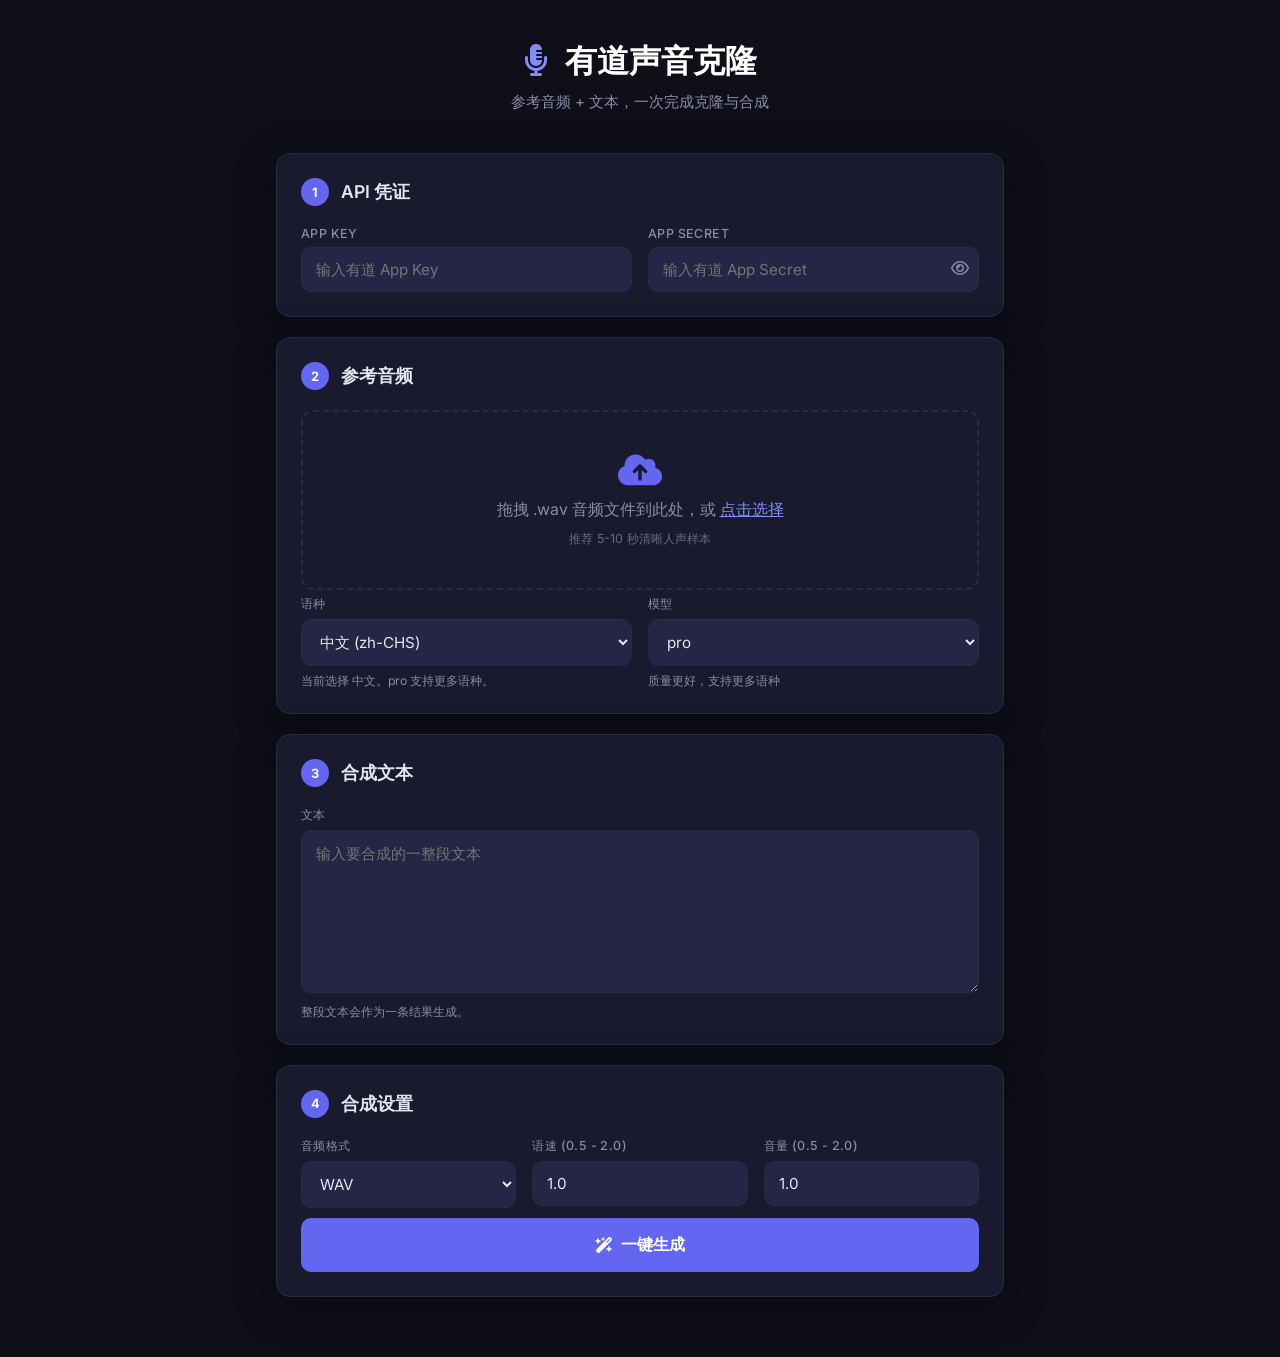
==== backend/frontend_build/index.html @ 2171cd19 "Fix async compose deployment and progress flow" ====
<!DOCTYPE html>
<html lang="zh-CN">
<head>
  <meta charset="UTF-8">
  <meta name="viewport" content="width=device-width, initial-scale=1.0">
  <title>有道声音克隆 · 一键合成</title>
  <link href="https://fonts.googleapis.com/css2?family=Inter:wght@400;500;600;700&display=swap" rel="stylesheet">
  <link rel="stylesheet" href="https://cdnjs.cloudflare.com/ajax/libs/font-awesome/6.4.0/css/all.min.css">
  <link rel="stylesheet" href="styles.css">
</head>
<body>

  <div class="container">
    <header>
      <h1><i class="fa-solid fa-microphone-lines"></i> 有道声音克隆</h1>
      <p class="subtitle">参考音频 + 文本，一次完成克隆与合成</p>
    </header>

    <!-- Step 1: Credentials -->
    <section class="card">
      <div class="card-header">
        <span class="step-badge">1</span>
        <h2>API 凭证</h2>
      </div>
      <div class="form-row">
        <div class="form-group">
          <label>App Key</label>
          <input type="text" id="appKey" placeholder="输入有道 App Key">
        </div>
        <div class="form-group">
          <label>App Secret</label>
          <input type="password" id="appSecret" placeholder="输入有道 App Secret">
          <button type="button" class="toggle-pw" onclick="toggleSecret()">
            <i class="fa-regular fa-eye" id="eye-icon"></i>
          </button>
        </div>
      </div>
    </section>

    <!-- Step 2: Reference Audio -->
    <section class="card">
      <div class="card-header">
        <span class="step-badge">2</span>
        <h2>参考音频</h2>
      </div>
      <div class="upload-zone" id="audio-dropzone">
        <i class="fa-solid fa-cloud-arrow-up"></i>
        <p>拖拽 .wav 音频文件到此处，或 <span class="link" onclick="document.getElementById('audioFile').click()">点击选择</span></p>
        <input type="file" id="audioFile" accept=".wav,audio/wav" hidden>
        <p class="hint">推荐 5-10 秒清晰人声样本</p>
      </div>
      <div id="audio-preview" class="file-preview hidden">
        <div class="file-info">
          <i class="fa-solid fa-file-audio file-icon"></i>
          <span id="audio-filename" class="filename"></span>
          <button class="btn-icon" onclick="clearAudio()" title="移除"><i class="fa-solid fa-xmark"></i></button>
        </div>
      </div>
      <div id="audio-status" class="field-hint"></div>
      <div class="form-row settings">
        <div class="form-group">
          <label>语种</label>
          <select id="language-select"></select>
          <div class="field-hint" id="language-hint"></div>
        </div>
        <div class="form-group">
          <label>模型</label>
          <select id="model-select">
            <option value="lite">lite</option>
            <option value="pro">pro</option>
          </select>
          <div class="field-hint" id="model-hint"></div>
        </div>
      </div>
    </section>

    <!-- Step 3: Text -->
    <section class="card">
      <div class="card-header">
        <span class="step-badge">3</span>
        <h2>合成文本</h2>
      </div>
      <div class="form-group">
        <label>文本</label>
        <textarea id="composeText" class="input-area" rows="6" placeholder="输入要合成的一整段文本"></textarea>
        <div class="field-hint">整段文本会作为一条结果生成。</div>
      </div>
    </section>

    <!-- Step 4: Settings & Run -->
    <section class="card">
      <div class="card-header">
        <span class="step-badge">4</span>
        <h2>合成设置</h2>
      </div>
      <div class="form-row settings">
        <div class="form-group">
          <label>音频格式</label>
          <select id="format"><option value="wav">WAV</option><option value="mp3">MP3</option></select>
        </div>
        <div class="form-group">
          <label>语速 (0.5 - 2.0)</label>
          <input type="number" id="speed" min="0.5" max="2.0" step="0.1" value="1.0">
        </div>
        <div class="form-group">
          <label>音量 (0.5 - 2.0)</label>
          <input type="number" id="volume" min="0.5" max="2.0" step="0.1" value="1.0">
        </div>
      </div>
      <button class="btn btn-primary btn-large" id="btn-synthesize" onclick="startSynthesis()">
        <i class="fa-solid fa-wand-magic-sparkles"></i> 一键生成
      </button>
    </section>

    <section class="card hidden" id="progress-card" aria-live="polite">
      <div class="card-header">
        <h2><i class="fa-solid fa-bars-progress"></i> 处理进度</h2>
        <span id="progress-percent" class="progress-percent">0%</span>
      </div>
      <ol class="progress-steps" id="progress-steps">
        <li data-stage="received"><span class="progress-dot">1</span><span><strong>参考音频已接收</strong><small>等待开始</small></span></li>
        <li data-stage="cloning"><span class="progress-dot">2</span><span><strong>克隆中</strong><small>正在创建音色</small></span></li>
        <li data-stage="clone_complete"><span class="progress-dot">3</span><span><strong>克隆完成</strong><small>音色已准备好</small></span></li>
        <li data-stage="synthesizing"><span class="progress-dot">4</span><span><strong>合成中</strong><small>正在生成音频</small></span></li>
        <li data-stage="completed"><span class="progress-dot">5</span><span><strong>合成完成</strong><small>可以播放和下载</small></span></li>
      </ol>
      <p id="progress-message" class="progress-info">等待开始</p>
    </section>

    <!-- Step 5: Results -->
    <section class="card hidden" id="results-card">
      <div class="card-header">
        <h2><i class="fa-solid fa-music"></i> 合成结果</h2>
      </div>
      <div id="results-list" class="results-list"></div>
    </section>

  </div>

  <script src="transport.js?v=20260903-3"></script>
  <script src="app.js?v=20260903-3"></script>
</body>
</html>
---- backend/frontend_build/styles.css ----
:root {
  --bg: #0f0f1a;
  --card-bg: #1a1a2e;
  --card-bg-light: #252545;
  --text: #e6e6f0;
  --text-muted: #8b8ba7;
  --accent: #6366f1;
  --accent-hover: #4f46e5;
  --accent-light: #818cf8;
  --border: #2a2a45;
  --success: #22c55e;
  --error: #ef4444;
  --radius: 14px;
  --shadow: 0 10px 40px rgba(0,0,0,0.4);
}

* { margin: 0; padding: 0; box-sizing: border-box; font-family: 'Inter', -apple-system, sans-serif; }

html, body { background: var(--bg); color: var(--text); min-height: 100%; }

.container { max-width: 760px; margin: 0 auto; padding: 40px 16px; }

header { text-align: center; margin-bottom: 40px; }
header h1 { font-size: 2rem; font-weight: 700; color: #fff; margin-bottom: 8px; }
header h1 i { color: var(--accent-light); margin-right: 10px; }
.subtitle { color: var(--text-muted); font-size: 0.95rem; }

.card {
  background: var(--card-bg);
  border: 1px solid var(--border);
  border-radius: var(--radius);
  padding: 24px;
  margin-bottom: 20px;
  box-shadow: var(--shadow);
}

.card-header { display: flex; align-items: center; gap: 12px; margin-bottom: 20px; flex-wrap: wrap; }
.card-header h2 { font-size: 1.1rem; font-weight: 600; flex: 1; }

.step-badge {
  width: 28px; height: 28px;
  background: var(--accent);
  color: #fff;
  border-radius: 50%;
  display: flex; align-items: center; justify-content: center;
  font-size: 0.8rem; font-weight: 700;
}

.form-row { display: flex; gap: 16px; flex-wrap: wrap; }
.form-row.settings .form-group { flex: 1; min-width: 140px; }
.form-group { flex: 1; min-width: 200px; position: relative; }
label { display: block; font-size: 0.78rem; color: var(--text-muted); margin-bottom: 6px; font-weight: 500; text-transform: uppercase; letter-spacing: 0.4px; }
input[type="text"], input[type="password"], input[type="number"], select {
  width: 100%;
  padding: 12px 14px;
  background: var(--card-bg-light);
  border: 1px solid var(--border);
  border-radius: 10px;
  color: var(--text);
  font-size: 0.95rem;
  outline: none;
  transition: border-color 0.2s;
}
input:focus, select:focus { border-color: var(--accent); }
.input-area {
  width: 100%;
  padding: 12px 14px;
  background: var(--card-bg-light);
  border: 1px solid var(--border);
  border-radius: 10px;
  color: var(--text);
  font-size: 0.95rem;
  line-height: 1.5;
  outline: none;
  resize: vertical;
  min-height: 120px;
}
.input-area:focus { border-color: var(--accent); }
.toggle-pw { position: absolute; right: 10px; top: 32px; background: none; border: none; color: var(--text-muted); cursor: pointer; font-size: 1rem; }

.upload-zone {
  border: 2px dashed var(--border);
  border-radius: 12px;
  padding: 40px 20px;
  text-align: center;
  color: var(--text-muted);
  transition: all 0.2s;
  cursor: pointer;
}
.upload-zone:hover, .upload-zone.dragover { border-color: var(--accent); color: var(--text); background: rgba(99,102,241,0.06); }
.upload-zone i { font-size: 2.2rem; margin-bottom: 12px; display: block; color: var(--accent); }
.upload-zone .link { color: var(--accent-light); text-decoration: underline; cursor: pointer; }
.hint { font-size: 0.78rem; margin-top: 10px; opacity: 0.7; }

.file-preview { margin-top: 16px; }
.file-info {
  display: flex; align-items: center; gap: 12px;
  background: var(--card-bg-light);
  border: 1px solid var(--border);
  border-radius: 10px;
  padding: 14px 16px;
  margin-bottom: 12px;
}
.file-icon { color: var(--accent); font-size: 1.3rem; }
.filename { flex: 1; font-size: 0.9rem; }
.btn-icon { background: none; border: none; color: var(--text-muted); cursor: pointer; font-size: 1.1rem; }

.btn {
  display: inline-flex; align-items: center; gap: 8px;
  padding: 10px 20px;
  border: none; border-radius: 10px;
  font-size: 0.9rem; font-weight: 600;
  cursor: pointer; transition: all 0.2s;
}
.btn-primary { background: var(--accent); color: #fff; }
.btn-primary:hover { background: var(--accent-hover); }
.btn-outline { background: transparent; color: var(--text); border: 1px solid var(--border); }
.btn-outline:hover { border-color: var(--accent); color: var(--accent-light); }
.btn-large { width: 100%; justify-content: center; padding: 16px; font-size: 1rem; margin-top: 10px; }
.btn-small { padding: 8px 14px; font-size: 0.82rem; }
.btn:disabled { opacity: 0.5; cursor: not-allowed; }

.actions { margin-top: 12px; }

.tab-switch { display: flex; gap: 4px; background: var(--card-bg-light); border-radius: 10px; padding: 4px; }
.tab-btn {
  flex: 1;
  padding: 8px 16px;
  border: none; border-radius: 8px;
  background: transparent; color: var(--text-muted);
  font-size: 0.85rem; font-weight: 500;
  cursor: pointer; transition: all 0.2s;
}
.tab-btn.active { background: var(--accent); color: #fff; }
.tab-panel { margin-top: 16px; }

.result-tag {
  display: inline-flex; align-items: center; gap: 8px;
  background: rgba(34,197,94,0.1); color: var(--success);
  border: 1px solid rgba(34,197,94,0.3);
  padding: 10px 16px; border-radius: 10px;
  font-size: 0.85rem; margin-top: 12px;
}

.preview-table-wrapper { margin-top: 16px; max-height: 300px; overflow-y: auto; }
.preview-table { width: 100%; border-collapse: collapse; font-size: 0.85rem; }
.preview-table th, .preview-table td { padding: 10px 12px; text-align: left; border-bottom: 1px solid var(--border); }
.preview-table th { color: var(--text-muted); font-weight: 500; font-size: 0.78rem; text-transform: uppercase; }
.field-hint { margin-top: 6px; font-size: 0.76rem; color: var(--text-muted); line-height: 1.4; }

.manual-row { display: flex; gap: 10px; margin-bottom: 10px; }
.input-text { flex: 1; padding: 10px 14px; background: var(--card-bg-light); border: 1px solid var(--border); border-radius: 10px; color: var(--text); font-size: 0.9rem; outline: none; }
.input-text:focus { border-color: var(--accent); }
.input-emotion { width: 110px; padding: 10px; background: var(--card-bg-light); border: 1px solid var(--border); border-radius: 10px; color: var(--text); font-size: 0.85rem; }

.results-list { display: flex; flex-direction: column; gap: 8px; }
.empty-state { color: var(--text-muted); font-size: 0.9rem; padding: 10px 2px; }
.result-item {
  display: flex; align-items: center; gap: 12px; flex-wrap: wrap;
  background: var(--card-bg-light);
  border: 1px solid var(--border);
  border-radius: 10px;
  padding: 12px 16px;
}
.result-item .idx { color: var(--text-muted); font-size: 0.8rem; min-width: 32px; }
.result-item .text { flex: 1 1 220px; font-size: 0.85rem; white-space: nowrap; overflow: hidden; text-overflow: ellipsis; }
.result-item .lang { color: var(--accent-light); font-size: 0.8rem; background: rgba(99,102,241,0.12); padding: 3px 10px; border-radius: 6px; }
.result-item .emot { color: var(--accent-light); font-size: 0.8rem; background: rgba(99,102,241,0.12); padding: 3px 10px; border-radius: 6px; }
.result-item .status { font-size: 0.78rem; }
.result-item .status.ok { color: var(--success); }
.result-item audio { height: 32px; width: 240px; }
.result-item a { color: var(--accent-light); font-size: 0.8rem; }

.progress-percent { color: var(--accent-light); font-size: 0.85rem; font-weight: 600; }
.progress-steps {
  display: grid;
  grid-template-columns: repeat(5, minmax(0, 1fr));
  gap: 8px;
  list-style: none;
  margin: 4px 0 18px;
}
.progress-steps li {
  min-width: 0;
  display: flex;
  flex-direction: column;
  gap: 8px;
  color: var(--text-muted);
  font-size: 0.78rem;
  opacity: 0.72;
}
.progress-steps li > span:last-child { display: flex; flex-direction: column; gap: 3px; }
.progress-steps strong { color: inherit; font-size: 0.8rem; font-weight: 600; }
.progress-steps small { color: var(--text-muted); line-height: 1.35; }
.progress-dot {
  width: 28px; height: 28px;
  display: inline-flex; align-items: center; justify-content: center;
  border: 1px solid var(--border);
  border-radius: 50%;
  color: var(--text-muted);
  font-weight: 600;
}
.progress-steps li.active { color: var(--accent-light); opacity: 1; }
.progress-steps li.active .progress-dot { border-color: var(--accent); background: var(--accent); color: #fff; }
.progress-steps li.done { color: var(--success); opacity: 1; }
.progress-steps li.done .progress-dot { border-color: var(--success); color: var(--success); }
.progress-steps li.failed { color: var(--error); opacity: 1; }
.progress-steps li.failed .progress-dot { border-color: var(--error); color: var(--error); }

.hidden { display: none !important; }

.overlay {
  position: fixed; inset: 0;
  background: rgba(15,15,26,0.9);
  backdrop-filter: blur(6px);
  z-index: 1000;
  display: flex; align-items: center; justify-content: center;
}
.overlay-content { text-align: center; }
.spinner {
  width: 50px; height: 50px;
  border: 4px solid var(--border);
  border-top-color: var(--accent);
  border-radius: 50%;
  animation: spin 1s linear infinite;
  margin: 0 auto 24px;
}
@keyframes spin { to { transform: rotate(360deg); } }
.overlay-text { font-size: 1.1rem; font-weight: 600; color: #fff; margin-bottom: 12px; }
.progress-info { color: var(--text-muted); font-size: 0.9rem; }

.msg { padding: 10px 14px; border-radius: 10px; font-size: 0.85rem; margin-bottom: 12px; }
.msg.error { background: rgba(239,68,68,0.1); color: var(--error); border: 1px solid rgba(239,68,68,0.3); }
.msg.success { background: rgba(34,197,94,0.1); color: var(--success); border: 1px solid rgba(34,197,94,0.3); }

/* Backend bar */
.api-bar {
  display: flex;
  align-items: center;
  gap: 10px;
  background: var(--card-bg);
  border: 1px solid var(--border);
  border-radius: var(--radius);
  padding: 12px 18px;
  margin-bottom: 16px;
  font-size: 0.85rem;
  flex-wrap: wrap;
}
.proxy-label { color: var(--text-muted); font-weight: 500; }
.api-bar input {
  flex: 1 1 320px;
  background: var(--card-bg-light);
  border: 1px solid var(--border);
  color: var(--text);
  padding: 8px 10px;
  border-radius: 8px;
  font-size: 0.85rem;
}
.proxy-hint { color: var(--text-muted); font-size: 0.78rem; }

/* Deploy note */
.card-muted { opacity: 0.85; border-style: dashed; }
.deploy-text { color: var(--text-muted); font-size: 0.85rem; line-height: 1.6; margin-bottom: 14px; }
.deploy-btns { display: flex; gap: 10px; flex-wrap: wrap; }
.deploy-btns a { text-decoration: none; }

@media (max-width: 620px) {
  .container { padding: 24px 12px; }
  .card { padding: 18px; }
  .progress-steps { grid-template-columns: 1fr; gap: 12px; }
  .progress-steps li { flex-direction: row; align-items: flex-start; }
  .result-item audio { width: 100%; }
}
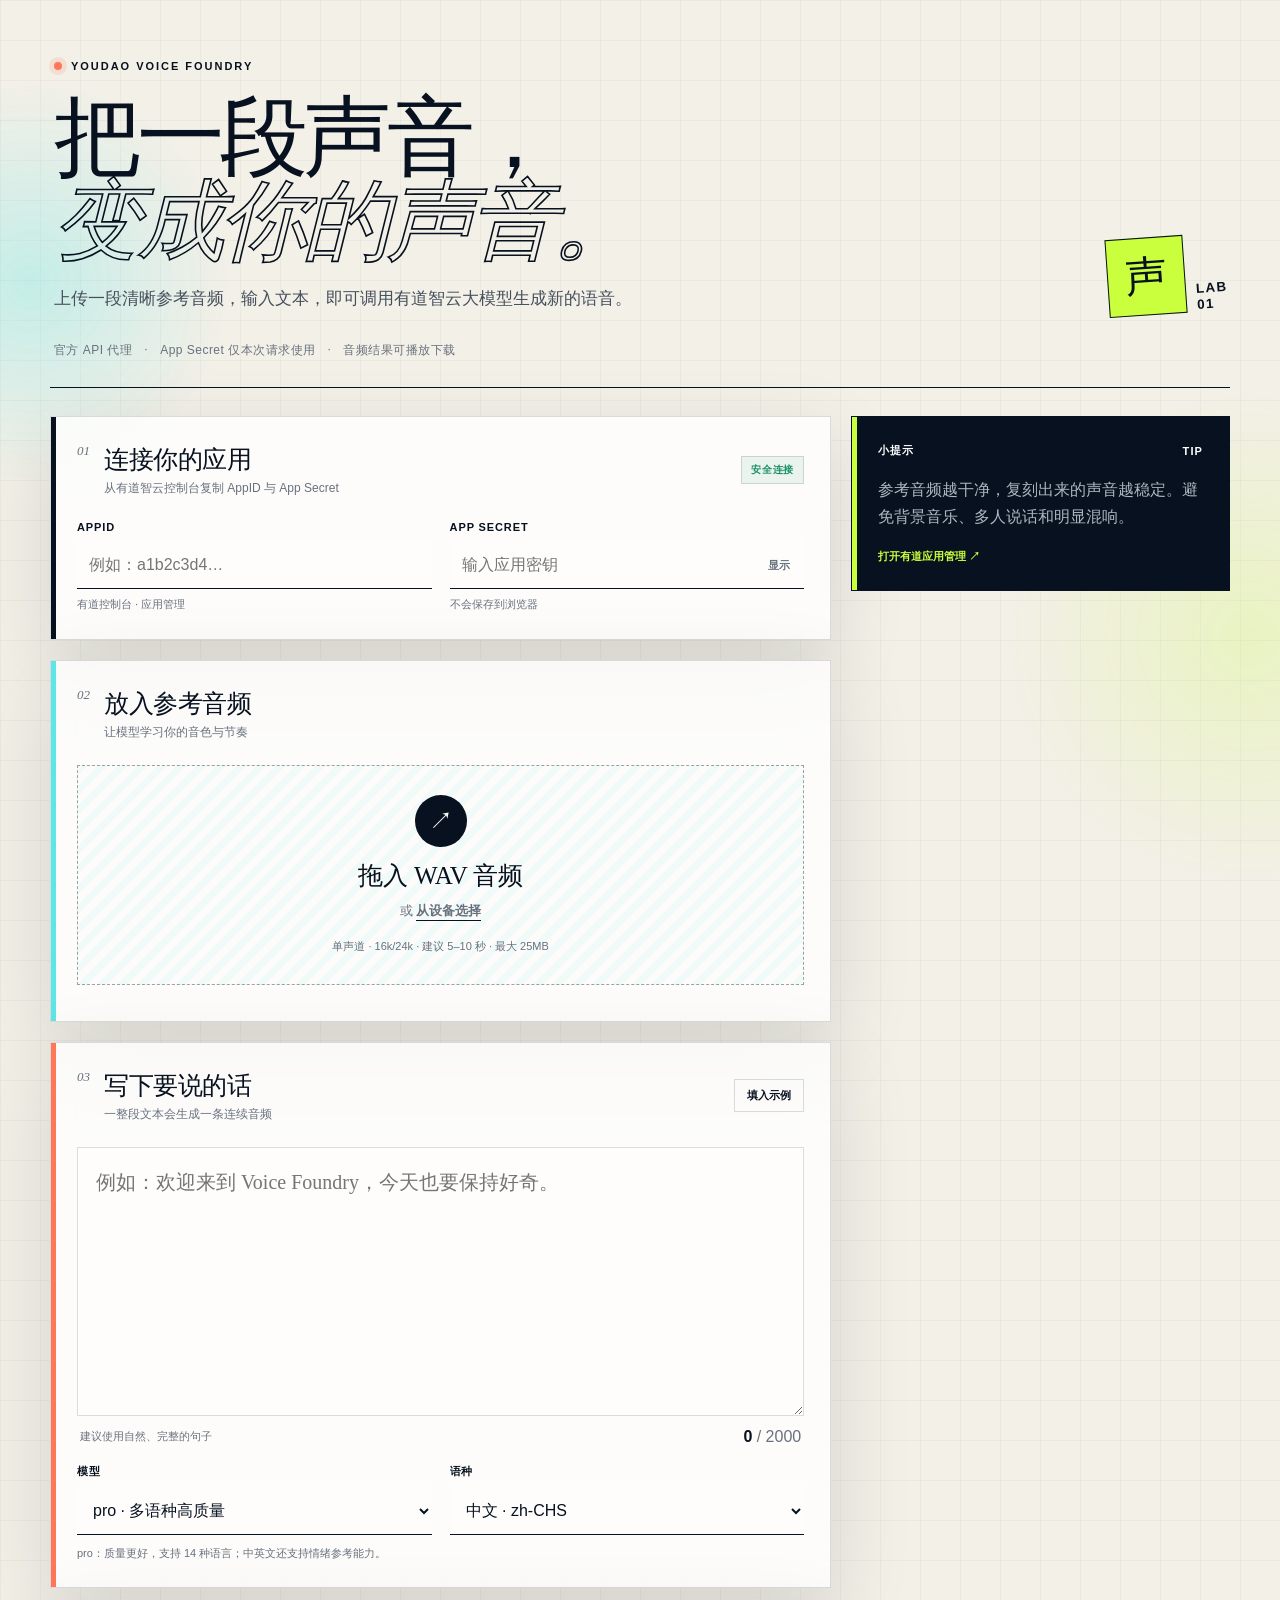
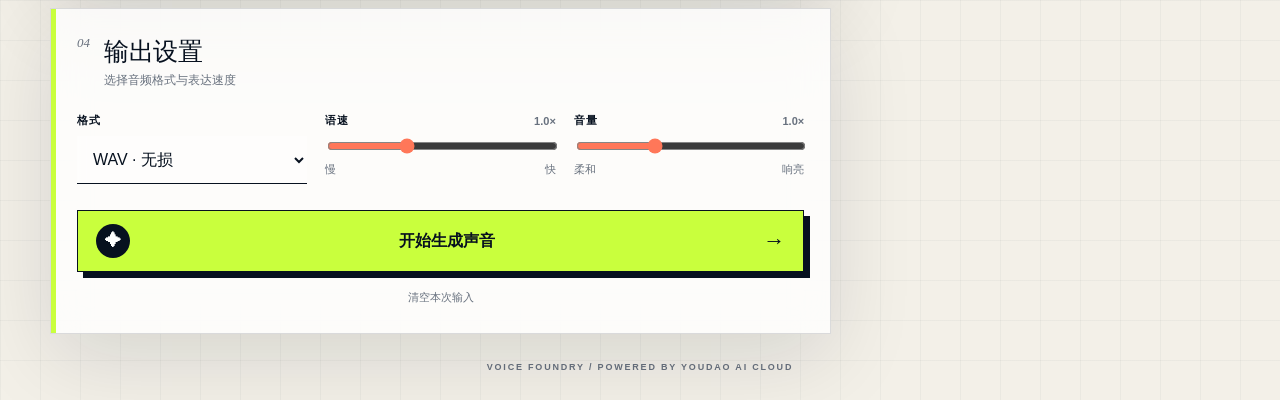
==== commit 88dd7b65: "feat: rebuild youdao voice clone workspace" ====
--- a/backend/frontend_build/index.html
+++ b/backend/frontend_build/index.html
@@ -1,143 +1,99 @@
-<!DOCTYPE html>
+<!doctype html>
 <html lang="zh-CN">
 <head>
   <meta charset="UTF-8">
-  <meta name="viewport" content="width=device-width, initial-scale=1.0">
-  <title>有道声音克隆 · 一键合成</title>
-  <link href="https://fonts.googleapis.com/css2?family=Inter:wght@400;500;600;700&display=swap" rel="stylesheet">
-  <link rel="stylesheet" href="https://cdnjs.cloudflare.com/ajax/libs/font-awesome/6.4.0/css/all.min.css">
+  <meta name="viewport" content="width=device-width, initial-scale=1">
+  <meta name="theme-color" content="#07111f">
+  <title>Voice Foundry · 有道声音复刻</title>
   <link rel="stylesheet" href="styles.css">
 </head>
 <body>
-
-  <div class="container">
-    <header>
-      <h1><i class="fa-solid fa-microphone-lines"></i> 有道声音克隆</h1>
-      <p class="subtitle">参考音频 + 文本，一次完成克隆与合成</p>
+  <div class="ambient ambient-one"></div>
+  <div class="ambient ambient-two"></div>
+  <main class="shell">
+    <header class="masthead">
+      <div class="eyebrow"><span class="pulse"></span> YOUDAO VOICE FOUNDRY</div>
+      <div class="masthead-row">
+        <div>
+          <h1>把一段声音，<em>变成你的声音。</em></h1>
+          <p class="lede">上传一段清晰参考音频，输入文本，即可调用有道智云大模型生成新的语音。</p>
+        </div>
+        <div class="header-mark" aria-hidden="true"><span>声</span><small>LAB<br>01</small></div>
+      </div>
+      <div class="trust-line"><span>官方 API 代理</span><span>·</span><span>App Secret 仅本次请求使用</span><span>·</span><span>音频结果可播放下载</span></div>
     </header>
 
-    <!-- Step 1: Credentials -->
-    <section class="card">
-      <div class="card-header">
-        <span class="step-badge">1</span>
-        <h2>API 凭证</h2>
+    <div id="message-region" aria-live="polite"></div>
+
+    <section class="workspace-grid">
+      <div class="main-column">
+        <section class="panel panel-credentials">
+          <div class="panel-heading"><span class="index">01</span><div><h2>连接你的应用</h2><p>从有道智云控制台复制 AppID 与 App Secret</p></div><span class="secure-pill">安全连接</span></div>
+          <div class="field-grid two">
+            <label class="field"><span>AppID</span><input id="appKey" type="text" autocomplete="off" placeholder="例如：a1b2c3d4…"><small>有道控制台 · 应用管理</small></label>
+            <label class="field"><span>App Secret</span><div class="secret-input"><input id="appSecret" type="password" autocomplete="new-password" placeholder="输入应用密钥"><button id="toggle-secret" type="button" aria-label="显示或隐藏密钥">显示</button></div><small>不会保存到浏览器</small></label>
+          </div>
+        </section>
+
+        <section class="panel panel-reference">
+          <div class="panel-heading"><span class="index">02</span><div><h2>放入参考音频</h2><p>让模型学习你的音色与节奏</p></div></div>
+          <div id="audio-dropzone" class="dropzone" tabindex="0" role="button" aria-label="上传参考音频">
+            <div class="drop-icon">↗</div><strong>拖入 WAV 音频</strong><span>或 <button id="choose-audio" type="button" class="text-button">从设备选择</button></span>
+            <input id="audioFile" type="file" accept=".wav,audio/wav" hidden>
+            <small>单声道 · 16k/24k · 建议 5–10 秒 · 最大 25MB</small>
+          </div>
+          <div id="audio-preview" class="audio-preview hidden"><div class="audio-meta"><span class="audio-badge">WAV</span><div><strong id="audio-filename">—</strong><small id="audio-details">参考音频已就绪</small></div><button id="clear-audio" class="icon-button" type="button" aria-label="移除音频">×</button></div><audio id="reference-player" controls></audio></div>
+          <p id="audio-status" class="field-note"></p>
+        </section>
+
+        <section class="panel panel-script">
+          <div class="panel-heading"><span class="index">03</span><div><h2>写下要说的话</h2><p>一整段文本会生成一条连续音频</p></div><button id="sample-text" type="button" class="ghost-button">填入示例</button></div>
+          <label class="field"><span class="sr-only">合成文本</span><textarea id="composeText" rows="7" maxlength="2000" placeholder="例如：欢迎来到 Voice Foundry，今天也要保持好奇。"></textarea><div class="textarea-footer"><small>建议使用自然、完整的句子</small><span><b id="char-count">0</b> / 2000</span></div></label>
+          <div class="field-grid two settings-grid">
+            <label class="field"><span>模型</span><select id="model-select"><option value="pro">pro · 多语种高质量</option><option value="lite">lite · 中文/英文更快</option></select></label>
+            <label class="field"><span>语种</span><select id="language-select"></select></label>
+          </div>
+          <p id="model-hint" class="field-note"></p>
+        </section>
+
+        <section class="panel panel-output">
+          <div class="panel-heading"><span class="index">04</span><div><h2>输出设置</h2><p>选择音频格式与表达速度</p></div></div>
+          <div class="field-grid three">
+            <label class="field"><span>格式</span><select id="format"><option value="wav">WAV · 无损</option><option value="mp3">MP3 · 轻量</option></select></label>
+            <label class="field"><span>语速 <i id="speed-value">1.0×</i></span><input id="speed" type="range" min="0.5" max="2" step="0.1" value="1"><div class="range-labels"><small>慢</small><small>快</small></div></label>
+            <label class="field"><span>音量 <i id="volume-value">1.0×</i></span><input id="volume" type="range" min="0.5" max="2" step="0.1" value="1"><div class="range-labels"><small>柔和</small><small>响亮</small></div></label>
+          </div>
+          <button id="btn-synthesize" class="primary-button" type="button"><span class="button-icon">✦</span><span>开始生成声音</span><span class="button-arrow">→</span></button>
+          <button id="reset-form" class="reset-button" type="button">清空本次输入</button>
+        </section>
       </div>
-      <div class="form-row">
-        <div class="form-group">
-          <label>App Key</label>
-          <input type="text" id="appKey" placeholder="输入有道 App Key">
-        </div>
-        <div class="form-group">
-          <label>App Secret</label>
-          <input type="password" id="appSecret" placeholder="输入有道 App Secret">
-          <button type="button" class="toggle-pw" onclick="toggleSecret()">
-            <i class="fa-regular fa-eye" id="eye-icon"></i>
-          </button>
-        </div>
-      </div>
+
+      <aside class="side-column">
+        <section id="progress-card" class="panel progress-panel hidden" aria-live="polite">
+          <div class="side-heading"><span>实时状态</span><strong id="progress-percent">0%</strong></div>
+          <div class="progress-track"><span id="progress-bar"></span></div>
+          <ol id="progress-steps" class="progress-list">
+            <li data-stage="received"><span>01</span><div><b>任务已接收</b><small>等待处理</small></div></li>
+            <li data-stage="cloning"><span>02</span><div><b>复刻参考音色</b><small>建立你的 voiceId</small></div></li>
+            <li data-stage="clone_complete"><span>03</span><div><b>音色准备完成</b><small>开始提交文本</small></div></li>
+            <li data-stage="synthesizing"><span>04</span><div><b>生成音频</b><small>等待有道返回结果</small></div></li>
+            <li data-stage="completed"><span>05</span><div><b>可以试听</b><small>播放或下载文件</small></div></li>
+          </ol>
+          <p id="progress-message" class="progress-message">准备开始</p>
+        </section>
+
+        <section id="results-card" class="panel results-panel hidden">
+          <div class="side-heading"><span>生成结果</span><span class="result-dot">● 已完成</span></div>
+          <div id="result-meta" class="result-meta"></div>
+          <div id="results-list" class="results-list"></div>
+        </section>
+
+        <section class="panel guide-panel"><div class="side-heading"><span>小提示</span><span>TIP</span></div><p>参考音频越干净，复刻出来的声音越稳定。避免背景音乐、多人说话和明显混响。</p><a href="https://ai.youdao.com/appmgr.s" target="_blank" rel="noreferrer">打开有道应用管理 ↗</a></section>
+      </aside>
     </section>
-
-    <!-- Step 2: Reference Audio -->
-    <section class="card">
-      <div class="card-header">
-        <span class="step-badge">2</span>
-        <h2>参考音频</h2>
-      </div>
-      <div class="upload-zone" id="audio-dropzone">
-        <i class="fa-solid fa-cloud-arrow-up"></i>
-        <p>拖拽 .wav 音频文件到此处，或 <span class="link" onclick="document.getElementById('audioFile').click()">点击选择</span></p>
-        <input type="file" id="audioFile" accept=".wav,audio/wav" hidden>
-        <p class="hint">推荐 5-10 秒清晰人声样本</p>
-      </div>
-      <div id="audio-preview" class="file-preview hidden">
-        <div class="file-info">
-          <i class="fa-solid fa-file-audio file-icon"></i>
-          <span id="audio-filename" class="filename"></span>
-          <button class="btn-icon" onclick="clearAudio()" title="移除"><i class="fa-solid fa-xmark"></i></button>
-        </div>
-      </div>
-      <div id="audio-status" class="field-hint"></div>
-      <div class="form-row settings">
-        <div class="form-group">
-          <label>语种</label>
-          <select id="language-select"></select>
-          <div class="field-hint" id="language-hint"></div>
-        </div>
-        <div class="form-group">
-          <label>模型</label>
-          <select id="model-select">
-            <option value="lite">lite</option>
-            <option value="pro">pro</option>
-          </select>
-          <div class="field-hint" id="model-hint"></div>
-        </div>
-      </div>
-    </section>
-
-    <!-- Step 3: Text -->
-    <section class="card">
-      <div class="card-header">
-        <span class="step-badge">3</span>
-        <h2>合成文本</h2>
-      </div>
-      <div class="form-group">
-        <label>文本</label>
-        <textarea id="composeText" class="input-area" rows="6" placeholder="输入要合成的一整段文本"></textarea>
-        <div class="field-hint">整段文本会作为一条结果生成。</div>
-      </div>
-    </section>
-
-    <!-- Step 4: Settings & Run -->
-    <section class="card">
-      <div class="card-header">
-        <span class="step-badge">4</span>
-        <h2>合成设置</h2>
-      </div>
-      <div class="form-row settings">
-        <div class="form-group">
-          <label>音频格式</label>
-          <select id="format"><option value="wav">WAV</option><option value="mp3">MP3</option></select>
-        </div>
-        <div class="form-group">
-          <label>语速 (0.5 - 2.0)</label>
-          <input type="number" id="speed" min="0.5" max="2.0" step="0.1" value="1.0">
-        </div>
-        <div class="form-group">
-          <label>音量 (0.5 - 2.0)</label>
-          <input type="number" id="volume" min="0.5" max="2.0" step="0.1" value="1.0">
-        </div>
-      </div>
-      <button class="btn btn-primary btn-large" id="btn-synthesize" onclick="startSynthesis()">
-        <i class="fa-solid fa-wand-magic-sparkles"></i> 一键生成
-      </button>
-    </section>
-
-    <section class="card hidden" id="progress-card" aria-live="polite">
-      <div class="card-header">
-        <h2><i class="fa-solid fa-bars-progress"></i> 处理进度</h2>
-        <span id="progress-percent" class="progress-percent">0%</span>
-      </div>
-      <ol class="progress-steps" id="progress-steps">
-        <li data-stage="received"><span class="progress-dot">1</span><span><strong>参考音频已接收</strong><small>等待开始</small></span></li>
-        <li data-stage="cloning"><span class="progress-dot">2</span><span><strong>克隆中</strong><small>正在创建音色</small></span></li>
-        <li data-stage="clone_complete"><span class="progress-dot">3</span><span><strong>克隆完成</strong><small>音色已准备好</small></span></li>
-        <li data-stage="synthesizing"><span class="progress-dot">4</span><span><strong>合成中</strong><small>正在生成音频</small></span></li>
-        <li data-stage="completed"><span class="progress-dot">5</span><span><strong>合成完成</strong><small>可以播放和下载</small></span></li>
-      </ol>
-      <p id="progress-message" class="progress-info">等待开始</p>
-    </section>
-
-    <!-- Step 5: Results -->
-    <section class="card hidden" id="results-card">
-      <div class="card-header">
-        <h2><i class="fa-solid fa-music"></i> 合成结果</h2>
-      </div>
-      <div id="results-list" class="results-list"></div>
-    </section>
-
-  </div>
-
-  <script src="transport.js?v=20260903-3"></script>
-  <script src="app.js?v=20260903-3"></script>
+    <footer>VOICE FOUNDRY / POWERED BY YOUDAO AI CLOUD</footer>
+  </main>
+  <script src="transport.js?v=20260909-1"></script>
+  <script src="app.js?v=20260909-1"></script>
 </body>
 </html>
--- a/backend/frontend_build/styles.css
+++ b/backend/frontend_build/styles.css
@@ -1,272 +1,176 @@
 :root {
-  --bg: #0f0f1a;
-  --card-bg: #1a1a2e;
-  --card-bg-light: #252545;
-  --text: #e6e6f0;
-  --text-muted: #8b8ba7;
-  --accent: #6366f1;
-  --accent-hover: #4f46e5;
-  --accent-light: #818cf8;
-  --border: #2a2a45;
-  --success: #22c55e;
-  --error: #ef4444;
-  --radius: 14px;
-  --shadow: 0 10px 40px rgba(0,0,0,0.4);
+  --ink: #07111f;
+  --paper: #f3f0e8;
+  --panel: rgba(255,255,255,.78);
+  --line: rgba(7,17,31,.14);
+  --muted: #68717e;
+  --acid: #c9ff3d;
+  --cyan: #5be7e7;
+  --orange: #ff7759;
+  --success: #1b8f65;
+  --danger: #c43e3e;
+  --shadow: 0 24px 80px rgba(7,17,31,.12);
 }
 
-* { margin: 0; padding: 0; box-sizing: border-box; font-family: 'Inter', -apple-system, sans-serif; }
+* { box-sizing: border-box; }
+html { scroll-behavior: smooth; }
+body {
+  min-height: 100vh;
+  margin: 0;
+  color: var(--ink);
+  background:
+    linear-gradient(rgba(7,17,31,.035) 1px, transparent 1px),
+    linear-gradient(90deg, rgba(7,17,31,.035) 1px, transparent 1px),
+    var(--paper);
+  background-size: 40px 40px;
+  font-family: "Avenir Next", "PingFang SC", "Microsoft YaHei", sans-serif;
+  overflow-x: hidden;
+}
+button, input, textarea, select { font: inherit; }
+button { color: inherit; }
+.ambient { position: fixed; z-index: -1; border-radius: 50%; filter: blur(2px); opacity: .8; }
+.ambient-one { width: 420px; height: 420px; left: -180px; top: 8%; background: radial-gradient(circle, rgba(91,231,231,.38), transparent 68%); }
+.ambient-two { width: 520px; height: 520px; right: -230px; top: 42%; background: radial-gradient(circle, rgba(201,255,61,.28), transparent 68%); }
+.shell { width: min(1180px, calc(100% - 36px)); margin: 0 auto; padding: 42px 0 24px; }
+.masthead { margin-bottom: 28px; padding: 18px 4px 28px; border-bottom: 1px solid var(--ink); }
+.eyebrow { display: flex; align-items: center; gap: 9px; font-size: 11px; font-weight: 800; letter-spacing: .18em; }
+.pulse { width: 8px; height: 8px; border-radius: 50%; background: var(--orange); box-shadow: 0 0 0 5px rgba(255,119,89,.15); animation: pulse 1.8s infinite; }
+@keyframes pulse { 50% { box-shadow: 0 0 0 9px rgba(255,119,89,0); } }
+.masthead-row { display: grid; grid-template-columns: 1fr auto; align-items: end; gap: 30px; margin-top: 24px; }
+h1 { max-width: 840px; margin: 0; font-family: Georgia, "Songti SC", serif; font-size: clamp(44px, 7vw, 88px); font-weight: 500; line-height: .95; letter-spacing: -.055em; }
+h1 em { display: block; color: transparent; -webkit-text-stroke: 1.6px var(--ink); font-style: italic; }
+.lede { max-width: 660px; margin: 22px 0 0; color: #46505d; font-size: 17px; line-height: 1.7; }
+.header-mark { display: grid; grid-template-columns: auto auto; align-items: end; gap: 10px; transform: rotate(-4deg); }
+.header-mark > span { display: grid; place-items: center; width: 78px; height: 78px; border: 1px solid var(--ink); background: var(--acid); font-family: "Songti SC", serif; font-size: 42px; }
+.header-mark small { font-weight: 800; line-height: 1.15; letter-spacing: .1em; }
+.trust-line { display: flex; flex-wrap: wrap; gap: 12px; margin-top: 28px; color: var(--muted); font-size: 12px; letter-spacing: .04em; }
+.workspace-grid { display: grid; grid-template-columns: minmax(0, 1.65fr) minmax(300px, .8fr); gap: 20px; align-items: start; }
+.main-column, .side-column { display: grid; gap: 20px; }
+.side-column { position: sticky; top: 18px; }
+.panel { position: relative; padding: 26px; overflow: hidden; border: 1px solid var(--line); background: var(--panel); box-shadow: var(--shadow); backdrop-filter: blur(18px); }
+.panel::before { content: ""; position: absolute; left: 0; top: 0; width: 5px; height: 100%; background: var(--ink); }
+.panel-reference::before { background: var(--cyan); }
+.panel-script::before { background: var(--orange); }
+.panel-output::before { background: var(--acid); }
+.panel-heading { display: flex; align-items: center; gap: 14px; margin-bottom: 24px; }
+.panel-heading .index { align-self: flex-start; color: var(--muted); font-family: Georgia, serif; font-size: 13px; font-style: italic; }
+.panel-heading > div { flex: 1; }
+.panel-heading h2 { margin: 0 0 4px; font-family: Georgia, "Songti SC", serif; font-size: 25px; font-weight: 500; letter-spacing: -.02em; }
+.panel-heading p { margin: 0; color: var(--muted); font-size: 12px; }
+.secure-pill { border: 1px solid var(--line); padding: 6px 9px; color: var(--success); background: rgba(27,143,101,.08); font-size: 10px; font-weight: 800; letter-spacing: .08em; }
+.field-grid { display: grid; gap: 18px; }
+.field-grid.two { grid-template-columns: repeat(2, minmax(0, 1fr)); }
+.field-grid.three { grid-template-columns: repeat(3, minmax(0, 1fr)); }
+.settings-grid { margin-top: 18px; }
+.field { display: block; min-width: 0; }
+.field > span { display: flex; justify-content: space-between; align-items: center; margin-bottom: 8px; font-size: 11px; font-weight: 800; letter-spacing: .08em; text-transform: uppercase; }
+.field i { color: var(--muted); font-style: normal; font-weight: 600; letter-spacing: 0; }
+.field small, .field-note { color: var(--muted); font-size: 11px; line-height: 1.5; }
+.field > small { display: block; margin-top: 7px; }
+input[type="text"], input[type="password"], textarea, select {
+  width: 100%;
+  border: 0;
+  border-bottom: 1px solid var(--ink);
+  border-radius: 0;
+  outline: 0;
+  color: var(--ink);
+  background: rgba(255,255,255,.42);
+  transition: background .2s, border-color .2s;
+}
+input[type="text"], input[type="password"], select { height: 48px; padding: 0 12px; }
+textarea { min-height: 174px; padding: 18px; border: 1px solid var(--line); resize: vertical; font-family: Georgia, "Songti SC", serif; font-size: 20px; line-height: 1.65; }
+input:focus, textarea:focus, select:focus { background: #fff; border-color: var(--orange); box-shadow: 0 2px 0 var(--orange); }
+.secret-input { position: relative; }
+.secret-input input { padding-right: 58px; }
+.secret-input button { position: absolute; right: 8px; top: 9px; height: 30px; border: 0; background: transparent; color: var(--muted); font-size: 11px; font-weight: 700; cursor: pointer; }
+.dropzone { display: grid; place-items: center; min-height: 220px; padding: 28px; border: 1px dashed rgba(7,17,31,.38); background: repeating-linear-gradient(135deg, rgba(91,231,231,.08), rgba(91,231,231,.08) 7px, transparent 7px, transparent 14px); text-align: center; cursor: pointer; transition: transform .2s, background .2s, border-color .2s; }
+.dropzone:hover, .dropzone.dragover { transform: translateY(-2px); border-color: var(--ink); background-color: rgba(91,231,231,.14); }
+.dropzone .drop-icon { display: grid; place-items: center; width: 52px; height: 52px; margin-bottom: 8px; border-radius: 50%; color: #fff; background: var(--ink); font-size: 24px; }
+.dropzone strong { font-family: Georgia, "Songti SC", serif; font-size: 25px; font-weight: 500; }
+.dropzone > span { margin: 6px 0 14px; color: var(--muted); font-size: 13px; }
+.dropzone > small { color: var(--muted); font-size: 11px; }
+.text-button, .ghost-button, .icon-button, .reset-button { border: 0; background: transparent; cursor: pointer; }
+.text-button { padding: 0; border-bottom: 1px solid var(--ink); font-weight: 700; }
+.ghost-button { border: 1px solid var(--line); padding: 8px 12px; font-size: 11px; font-weight: 800; }
+.audio-preview { padding: 17px; border: 1px solid var(--line); background: rgba(91,231,231,.08); }
+.audio-meta { display: flex; align-items: center; gap: 12px; }
+.audio-meta > div { flex: 1; min-width: 0; }
+.audio-meta strong, .audio-meta small { display: block; overflow: hidden; text-overflow: ellipsis; white-space: nowrap; }
+.audio-meta small { margin-top: 4px; color: var(--muted); font-size: 11px; }
+.audio-badge { padding: 9px; background: var(--cyan); font-size: 10px; font-weight: 900; }
+.icon-button { width: 34px; height: 34px; font-size: 22px; }
+.audio-preview audio { width: 100%; height: 38px; margin-top: 14px; }
+.textarea-footer { display: flex; justify-content: space-between; padding: 8px 3px 0; color: var(--muted); }
+.textarea-footer b { color: var(--ink); }
+.range-labels { display: flex; justify-content: space-between; margin-top: 3px; }
+input[type="range"] { width: 100%; accent-color: var(--orange); }
+.primary-button { display: grid; grid-template-columns: auto 1fr auto; align-items: center; gap: 14px; width: 100%; min-height: 62px; margin-top: 26px; padding: 10px 18px; border: 1px solid var(--ink); color: var(--ink); background: var(--acid); font-weight: 900; cursor: pointer; box-shadow: 6px 6px 0 var(--ink); transition: transform .16s, box-shadow .16s; }
+.primary-button:hover { transform: translate(2px,2px); box-shadow: 4px 4px 0 var(--ink); }
+.primary-button:disabled { opacity: .56; cursor: wait; }
+.button-icon { display: grid; place-items: center; width: 34px; height: 34px; border-radius: 50%; color: #fff; background: var(--ink); }
+.button-arrow { font-size: 22px; }
+.reset-button { display: block; margin: 17px auto 0; color: var(--muted); border-bottom: 1px solid transparent; font-size: 11px; }
+.reset-button:hover { border-color: var(--muted); }
+.side-heading { display: flex; align-items: center; justify-content: space-between; margin-bottom: 18px; font-size: 11px; font-weight: 900; letter-spacing: .1em; text-transform: uppercase; }
+.progress-panel::before { background: var(--orange); }
+.progress-track { height: 5px; background: rgba(7,17,31,.1); }
+.progress-track span { display: block; width: 0; height: 100%; background: var(--orange); transition: width .4s ease; }
+.progress-list { display: grid; gap: 4px; margin: 20px 0; padding: 0; list-style: none; }
+.progress-list li { display: grid; grid-template-columns: 34px 1fr; align-items: center; gap: 10px; padding: 10px 0; border-bottom: 1px solid var(--line); opacity: .36; transition: opacity .25s, transform .25s; }
+.progress-list li > span { font-family: Georgia, serif; font-size: 12px; }
+.progress-list b, .progress-list small { display: block; }
+.progress-list b { font-size: 13px; }
+.progress-list small { margin-top: 3px; color: var(--muted); font-size: 10px; }
+.progress-list li.active { opacity: 1; transform: translateX(4px); }
+.progress-list li.done { opacity: .72; }
+.progress-list li.done > span { color: var(--success); }
+.progress-list li.failed { color: var(--danger); opacity: 1; }
+.progress-message { margin: 0; padding: 11px; background: rgba(255,119,89,.09); color: #704032; font-size: 11px; line-height: 1.5; }
+.results-panel::before { background: var(--success); }
+.result-dot { color: var(--success); font-size: 10px; letter-spacing: 0; }
+.result-meta { display: grid; gap: 8px; margin-bottom: 16px; }
+.meta-row { display: grid; grid-template-columns: 62px minmax(0,1fr) auto; align-items: center; gap: 8px; padding: 8px 10px; background: rgba(7,17,31,.045); font-size: 10px; }
+.meta-row span { color: var(--muted); }
+.meta-row code { overflow: hidden; text-overflow: ellipsis; white-space: nowrap; }
+.copy-button { border: 0; background: transparent; color: var(--success); font-size: 10px; font-weight: 800; cursor: pointer; }
+.results-list { display: grid; gap: 12px; }
+.result-item { padding: 14px; border: 1px solid var(--line); background: #fff; }
+.result-kicker { display: flex; align-items: center; justify-content: space-between; margin-bottom: 10px; font-size: 10px; font-weight: 800; }
+.result-kicker span:last-child { color: var(--success); }
+.result-item p { margin: 0 0 12px; color: var(--muted); font-family: Georgia, "Songti SC", serif; font-size: 13px; line-height: 1.5; }
+.result-item audio { width: 100%; height: 38px; }
+.download-button { display: flex; justify-content: center; margin-top: 10px; padding: 10px; border: 1px solid var(--ink); color: var(--ink); text-decoration: none; font-size: 11px; font-weight: 900; }
+.guide-panel { background: var(--ink); color: #fff; box-shadow: none; }
+.guide-panel::before { background: var(--acid); }
+.guide-panel p { color: #aeb7c1; font-family: Georgia, "Songti SC", serif; font-size: 16px; line-height: 1.7; }
+.guide-panel a { color: var(--acid); font-size: 11px; font-weight: 800; text-decoration: none; }
+.message { margin-bottom: 18px; padding: 13px 16px; border-left: 4px solid; background: #fff; box-shadow: 0 10px 30px rgba(7,17,31,.08); font-size: 13px; }
+.message.error { border-color: var(--danger); color: var(--danger); }
+.message.success { border-color: var(--success); color: var(--success); }
+.field-note { margin: 10px 0 0; }
+.field-note.error { color: var(--danger); }
+.field-note.success { color: var(--success); }
+.hidden { display: none !important; }
+.sr-only { position: absolute !important; width: 1px; height: 1px; overflow: hidden; clip: rect(0,0,0,0); white-space: nowrap; }
+footer { padding: 28px 0 4px; color: var(--muted); font-size: 9px; font-weight: 800; letter-spacing: .2em; text-align: center; }
 
-html, body { background: var(--bg); color: var(--text); min-height: 100%; }
-
-.container { max-width: 760px; margin: 0 auto; padding: 40px 16px; }
-
-header { text-align: center; margin-bottom: 40px; }
-header h1 { font-size: 2rem; font-weight: 700; color: #fff; margin-bottom: 8px; }
-header h1 i { color: var(--accent-light); margin-right: 10px; }
-.subtitle { color: var(--text-muted); font-size: 0.95rem; }
-
-.card {
-  background: var(--card-bg);
-  border: 1px solid var(--border);
-  border-radius: var(--radius);
-  padding: 24px;
-  margin-bottom: 20px;
-  box-shadow: var(--shadow);
+@media (max-width: 900px) {
+  .workspace-grid { grid-template-columns: 1fr; }
+  .side-column { position: static; }
+  .field-grid.three { grid-template-columns: 1fr; }
+  .header-mark { display: none; }
 }
-
-.card-header { display: flex; align-items: center; gap: 12px; margin-bottom: 20px; flex-wrap: wrap; }
-.card-header h2 { font-size: 1.1rem; font-weight: 600; flex: 1; }
-
-.step-badge {
-  width: 28px; height: 28px;
-  background: var(--accent);
-  color: #fff;
-  border-radius: 50%;
-  display: flex; align-items: center; justify-content: center;
-  font-size: 0.8rem; font-weight: 700;
+@media (max-width: 620px) {
+  .shell { width: min(100% - 22px, 1180px); padding-top: 22px; }
+  .masthead { padding-top: 8px; }
+  h1 { font-size: 44px; }
+  .lede { font-size: 14px; }
+  .panel { padding: 20px; }
+  .field-grid.two { grid-template-columns: 1fr; }
+  .panel-heading { align-items: flex-start; }
+  .secure-pill, .ghost-button { margin-left: auto; }
+  .trust-line span:nth-child(even) { display: none; }
 }
-
-.form-row { display: flex; gap: 16px; flex-wrap: wrap; }
-.form-row.settings .form-group { flex: 1; min-width: 140px; }
-.form-group { flex: 1; min-width: 200px; position: relative; }
-label { display: block; font-size: 0.78rem; color: var(--text-muted); margin-bottom: 6px; font-weight: 500; text-transform: uppercase; letter-spacing: 0.4px; }
-input[type="text"], input[type="password"], input[type="number"], select {
-  width: 100%;
-  padding: 12px 14px;
-  background: var(--card-bg-light);
-  border: 1px solid var(--border);
-  border-radius: 10px;
-  color: var(--text);
-  font-size: 0.95rem;
-  outline: none;
-  transition: border-color 0.2s;
+@media (prefers-reduced-motion: reduce) {
+  *, *::before, *::after { scroll-behavior: auto !important; animation: none !important; transition: none !important; }
 }
-input:focus, select:focus { border-color: var(--accent); }
-.input-area {
-  width: 100%;
-  padding: 12px 14px;
-  background: var(--card-bg-light);
-  border: 1px solid var(--border);
-  border-radius: 10px;
-  color: var(--text);
-  font-size: 0.95rem;
-  line-height: 1.5;
-  outline: none;
-  resize: vertical;
-  min-height: 120px;
-}
-.input-area:focus { border-color: var(--accent); }
-.toggle-pw { position: absolute; right: 10px; top: 32px; background: none; border: none; color: var(--text-muted); cursor: pointer; font-size: 1rem; }
-
-.upload-zone {
-  border: 2px dashed var(--border);
-  border-radius: 12px;
-  padding: 40px 20px;
-  text-align: center;
-  color: var(--text-muted);
-  transition: all 0.2s;
-  cursor: pointer;
-}
-.upload-zone:hover, .upload-zone.dragover { border-color: var(--accent); color: var(--text); background: rgba(99,102,241,0.06); }
-.upload-zone i { font-size: 2.2rem; margin-bottom: 12px; display: block; color: var(--accent); }
-.upload-zone .link { color: var(--accent-light); text-decoration: underline; cursor: pointer; }
-.hint { font-size: 0.78rem; margin-top: 10px; opacity: 0.7; }
-
-.file-preview { margin-top: 16px; }
-.file-info {
-  display: flex; align-items: center; gap: 12px;
-  background: var(--card-bg-light);
-  border: 1px solid var(--border);
-  border-radius: 10px;
-  padding: 14px 16px;
-  margin-bottom: 12px;
-}
-.file-icon { color: var(--accent); font-size: 1.3rem; }
-.filename { flex: 1; font-size: 0.9rem; }
-.btn-icon { background: none; border: none; color: var(--text-muted); cursor: pointer; font-size: 1.1rem; }
-
-.btn {
-  display: inline-flex; align-items: center; gap: 8px;
-  padding: 10px 20px;
-  border: none; border-radius: 10px;
-  font-size: 0.9rem; font-weight: 600;
-  cursor: pointer; transition: all 0.2s;
-}
-.btn-primary { background: var(--accent); color: #fff; }
-.btn-primary:hover { background: var(--accent-hover); }
-.btn-outline { background: transparent; color: var(--text); border: 1px solid var(--border); }
-.btn-outline:hover { border-color: var(--accent); color: var(--accent-light); }
-.btn-large { width: 100%; justify-content: center; padding: 16px; font-size: 1rem; margin-top: 10px; }
-.btn-small { padding: 8px 14px; font-size: 0.82rem; }
-.btn:disabled { opacity: 0.5; cursor: not-allowed; }
-
-.actions { margin-top: 12px; }
-
-.tab-switch { display: flex; gap: 4px; background: var(--card-bg-light); border-radius: 10px; padding: 4px; }
-.tab-btn {
-  flex: 1;
-  padding: 8px 16px;
-  border: none; border-radius: 8px;
-  background: transparent; color: var(--text-muted);
-  font-size: 0.85rem; font-weight: 500;
-  cursor: pointer; transition: all 0.2s;
-}
-.tab-btn.active { background: var(--accent); color: #fff; }
-.tab-panel { margin-top: 16px; }
-
-.result-tag {
-  display: inline-flex; align-items: center; gap: 8px;
-  background: rgba(34,197,94,0.1); color: var(--success);
-  border: 1px solid rgba(34,197,94,0.3);
-  padding: 10px 16px; border-radius: 10px;
-  font-size: 0.85rem; margin-top: 12px;
-}
-
-.preview-table-wrapper { margin-top: 16px; max-height: 300px; overflow-y: auto; }
-.preview-table { width: 100%; border-collapse: collapse; font-size: 0.85rem; }
-.preview-table th, .preview-table td { padding: 10px 12px; text-align: left; border-bottom: 1px solid var(--border); }
-.preview-table th { color: var(--text-muted); font-weight: 500; font-size: 0.78rem; text-transform: uppercase; }
-.field-hint { margin-top: 6px; font-size: 0.76rem; color: var(--text-muted); line-height: 1.4; }
-
-.manual-row { display: flex; gap: 10px; margin-bottom: 10px; }
-.input-text { flex: 1; padding: 10px 14px; background: var(--card-bg-light); border: 1px solid var(--border); border-radius: 10px; color: var(--text); font-size: 0.9rem; outline: none; }
-.input-text:focus { border-color: var(--accent); }
-.input-emotion { width: 110px; padding: 10px; background: var(--card-bg-light); border: 1px solid var(--border); border-radius: 10px; color: var(--text); font-size: 0.85rem; }
-
-.results-list { display: flex; flex-direction: column; gap: 8px; }
-.empty-state { color: var(--text-muted); font-size: 0.9rem; padding: 10px 2px; }
-.result-item {
-  display: flex; align-items: center; gap: 12px; flex-wrap: wrap;
-  background: var(--card-bg-light);
-  border: 1px solid var(--border);
-  border-radius: 10px;
-  padding: 12px 16px;
-}
-.result-item .idx { color: var(--text-muted); font-size: 0.8rem; min-width: 32px; }
-.result-item .text { flex: 1 1 220px; font-size: 0.85rem; white-space: nowrap; overflow: hidden; text-overflow: ellipsis; }
-.result-item .lang { color: var(--accent-light); font-size: 0.8rem; background: rgba(99,102,241,0.12); padding: 3px 10px; border-radius: 6px; }
-.result-item .emot { color: var(--accent-light); font-size: 0.8rem; background: rgba(99,102,241,0.12); padding: 3px 10px; border-radius: 6px; }
-.result-item .status { font-size: 0.78rem; }
-.result-item .status.ok { color: var(--success); }
-.result-item audio { height: 32px; width: 240px; }
-.result-item a { color: var(--accent-light); font-size: 0.8rem; }
-
-.progress-percent { color: var(--accent-light); font-size: 0.85rem; font-weight: 600; }
-.progress-steps {
-  display: grid;
-  grid-template-columns: repeat(5, minmax(0, 1fr));
-  gap: 8px;
-  list-style: none;
-  margin: 4px 0 18px;
-}
-.progress-steps li {
-  min-width: 0;
-  display: flex;
-  flex-direction: column;
-  gap: 8px;
-  color: var(--text-muted);
-  font-size: 0.78rem;
-  opacity: 0.72;
-}
-.progress-steps li > span:last-child { display: flex; flex-direction: column; gap: 3px; }
-.progress-steps strong { color: inherit; font-size: 0.8rem; font-weight: 600; }
-.progress-steps small { color: var(--text-muted); line-height: 1.35; }
-.progress-dot {
-  width: 28px; height: 28px;
-  display: inline-flex; align-items: center; justify-content: center;
-  border: 1px solid var(--border);
-  border-radius: 50%;
-  color: var(--text-muted);
-  font-weight: 600;
-}
-.progress-steps li.active { color: var(--accent-light); opacity: 1; }
-.progress-steps li.active .progress-dot { border-color: var(--accent); background: var(--accent); color: #fff; }
-.progress-steps li.done { color: var(--success); opacity: 1; }
-.progress-steps li.done .progress-dot { border-color: var(--success); color: var(--success); }
-.progress-steps li.failed { color: var(--error); opacity: 1; }
-.progress-steps li.failed .progress-dot { border-color: var(--error); color: var(--error); }
-
-.hidden { display: none !important; }
-
-.overlay {
-  position: fixed; inset: 0;
-  background: rgba(15,15,26,0.9);
-  backdrop-filter: blur(6px);
-  z-index: 1000;
-  display: flex; align-items: center; justify-content: center;
-}
-.overlay-content { text-align: center; }
-.spinner {
-  width: 50px; height: 50px;
-  border: 4px solid var(--border);
-  border-top-color: var(--accent);
-  border-radius: 50%;
-  animation: spin 1s linear infinite;
-  margin: 0 auto 24px;
-}
-@keyframes spin { to { transform: rotate(360deg); } }
-.overlay-text { font-size: 1.1rem; font-weight: 600; color: #fff; margin-bottom: 12px; }
-.progress-info { color: var(--text-muted); font-size: 0.9rem; }
-
-.msg { padding: 10px 14px; border-radius: 10px; font-size: 0.85rem; margin-bottom: 12px; }
-.msg.error { background: rgba(239,68,68,0.1); color: var(--error); border: 1px solid rgba(239,68,68,0.3); }
-.msg.success { background: rgba(34,197,94,0.1); color: var(--success); border: 1px solid rgba(34,197,94,0.3); }
-
-/* Backend bar */
-.api-bar {
-  display: flex;
-  align-items: center;
-  gap: 10px;
-  background: var(--card-bg);
-  border: 1px solid var(--border);
-  border-radius: var(--radius);
-  padding: 12px 18px;
-  margin-bottom: 16px;
-  font-size: 0.85rem;
-  flex-wrap: wrap;
-}
-.proxy-label { color: var(--text-muted); font-weight: 500; }
-.api-bar input {
-  flex: 1 1 320px;
-  background: var(--card-bg-light);
-  border: 1px solid var(--border);
-  color: var(--text);
-  padding: 8px 10px;
-  border-radius: 8px;
-  font-size: 0.85rem;
-}
-.proxy-hint { color: var(--text-muted); font-size: 0.78rem; }
-
-/* Deploy note */
-.card-muted { opacity: 0.85; border-style: dashed; }
-.deploy-text { color: var(--text-muted); font-size: 0.85rem; line-height: 1.6; margin-bottom: 14px; }
-.deploy-btns { display: flex; gap: 10px; flex-wrap: wrap; }
-.deploy-btns a { text-decoration: none; }
-
-@media (max-width: 620px) {
-  .container { padding: 24px 12px; }
-  .card { padding: 18px; }
-  .progress-steps { grid-template-columns: 1fr; gap: 12px; }
-  .progress-steps li { flex-direction: row; align-items: flex-start; }
-  .result-item audio { width: 100%; }
-}
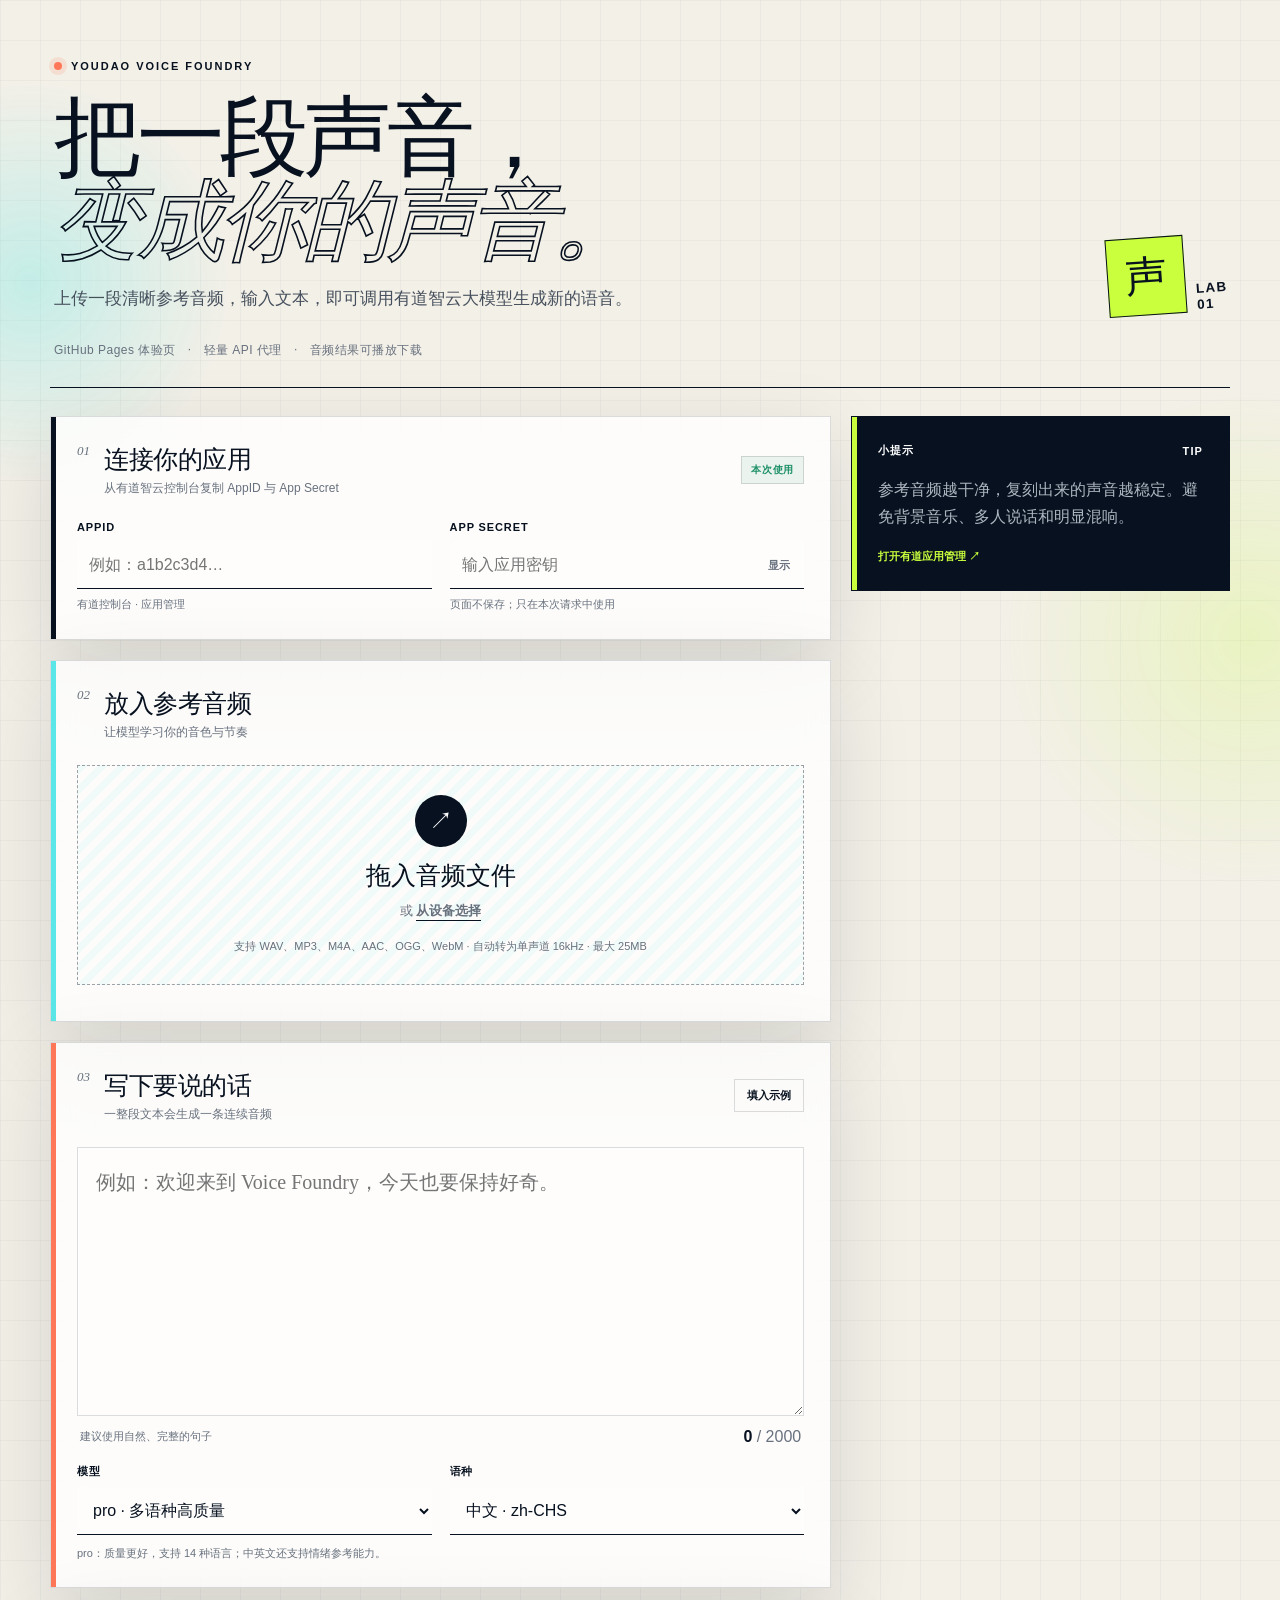
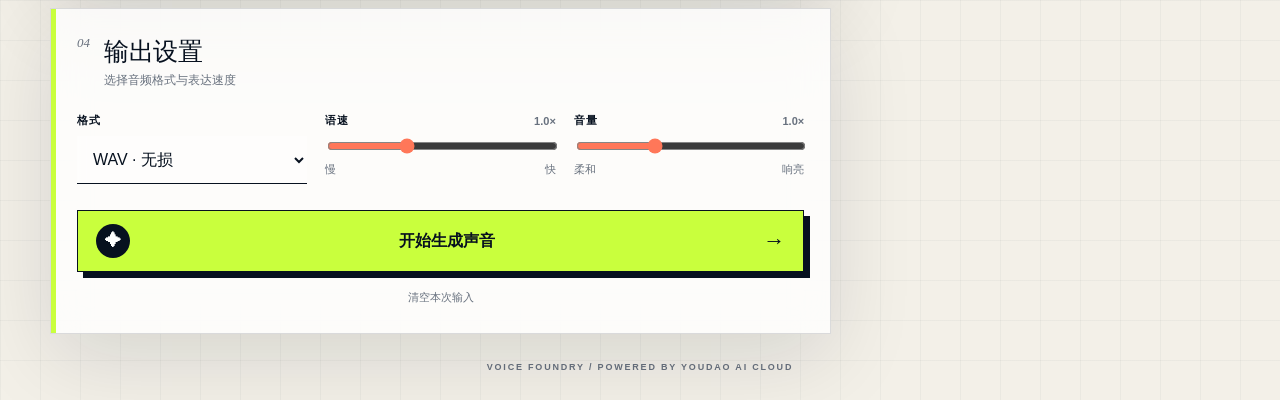
==== commit 8b9e1610: "normalize common reference audio formats" ====
--- a/backend/frontend_build/index.html
+++ b/backend/frontend_build/index.html
@@ -20,7 +20,7 @@
         </div>
         <div class="header-mark" aria-hidden="true"><span>声</span><small>LAB<br>01</small></div>
       </div>
-      <div class="trust-line"><span>官方 API 代理</span><span>·</span><span>App Secret 仅本次请求使用</span><span>·</span><span>音频结果可播放下载</span></div>
+      <div class="trust-line"><span>GitHub Pages 体验页</span><span>·</span><span>轻量 API 代理</span><span>·</span><span>音频结果可播放下载</span></div>
     </header>
 
     <div id="message-region" aria-live="polite"></div>
@@ -28,21 +28,21 @@
     <section class="workspace-grid">
       <div class="main-column">
         <section class="panel panel-credentials">
-          <div class="panel-heading"><span class="index">01</span><div><h2>连接你的应用</h2><p>从有道智云控制台复制 AppID 与 App Secret</p></div><span class="secure-pill">安全连接</span></div>
+          <div class="panel-heading"><span class="index">01</span><div><h2>连接你的应用</h2><p>从有道智云控制台复制 AppID 与 App Secret</p></div><span class="secure-pill">本次使用</span></div>
           <div class="field-grid two">
             <label class="field"><span>AppID</span><input id="appKey" type="text" autocomplete="off" placeholder="例如：a1b2c3d4…"><small>有道控制台 · 应用管理</small></label>
-            <label class="field"><span>App Secret</span><div class="secret-input"><input id="appSecret" type="password" autocomplete="new-password" placeholder="输入应用密钥"><button id="toggle-secret" type="button" aria-label="显示或隐藏密钥">显示</button></div><small>不会保存到浏览器</small></label>
+            <label class="field"><span>App Secret</span><div class="secret-input"><input id="appSecret" type="password" autocomplete="new-password" placeholder="输入应用密钥"><button id="toggle-secret" type="button" aria-label="显示或隐藏密钥">显示</button></div><small>页面不保存；只在本次请求中使用</small></label>
           </div>
         </section>
 
         <section class="panel panel-reference">
           <div class="panel-heading"><span class="index">02</span><div><h2>放入参考音频</h2><p>让模型学习你的音色与节奏</p></div></div>
           <div id="audio-dropzone" class="dropzone" tabindex="0" role="button" aria-label="上传参考音频">
-            <div class="drop-icon">↗</div><strong>拖入 WAV 音频</strong><span>或 <button id="choose-audio" type="button" class="text-button">从设备选择</button></span>
-            <input id="audioFile" type="file" accept=".wav,audio/wav" hidden>
-            <small>单声道 · 16k/24k · 建议 5–10 秒 · 最大 25MB</small>
+            <div class="drop-icon">↗</div><strong>拖入音频文件</strong><span>或 <button id="choose-audio" type="button" class="text-button">从设备选择</button></span>
+            <input id="audioFile" type="file" accept="audio/*,.wav,.mp3,.m4a,.aac,.ogg,.oga,.webm,.flac" hidden>
+            <small>支持 WAV、MP3、M4A、AAC、OGG、WebM · 自动转为单声道 16kHz · 最大 25MB</small>
           </div>
-          <div id="audio-preview" class="audio-preview hidden"><div class="audio-meta"><span class="audio-badge">WAV</span><div><strong id="audio-filename">—</strong><small id="audio-details">参考音频已就绪</small></div><button id="clear-audio" class="icon-button" type="button" aria-label="移除音频">×</button></div><audio id="reference-player" controls></audio></div>
+          <div id="audio-preview" class="audio-preview hidden"><div class="audio-meta"><span class="audio-badge">AUDIO</span><div><strong id="audio-filename">—</strong><small id="audio-details">参考音频已就绪</small></div><button id="clear-audio" class="icon-button" type="button" aria-label="移除音频">×</button></div><audio id="reference-player" controls></audio></div>
           <p id="audio-status" class="field-note"></p>
         </section>
 
@@ -93,7 +93,7 @@
     </section>
     <footer>VOICE FOUNDRY / POWERED BY YOUDAO AI CLOUD</footer>
   </main>
-  <script src="transport.js?v=20260909-1"></script>
-  <script src="app.js?v=20260909-1"></script>
+  <script src="transport.js?v=20260910-3"></script>
+  <script src="app.js?v=20260910-3"></script>
 </body>
 </html>
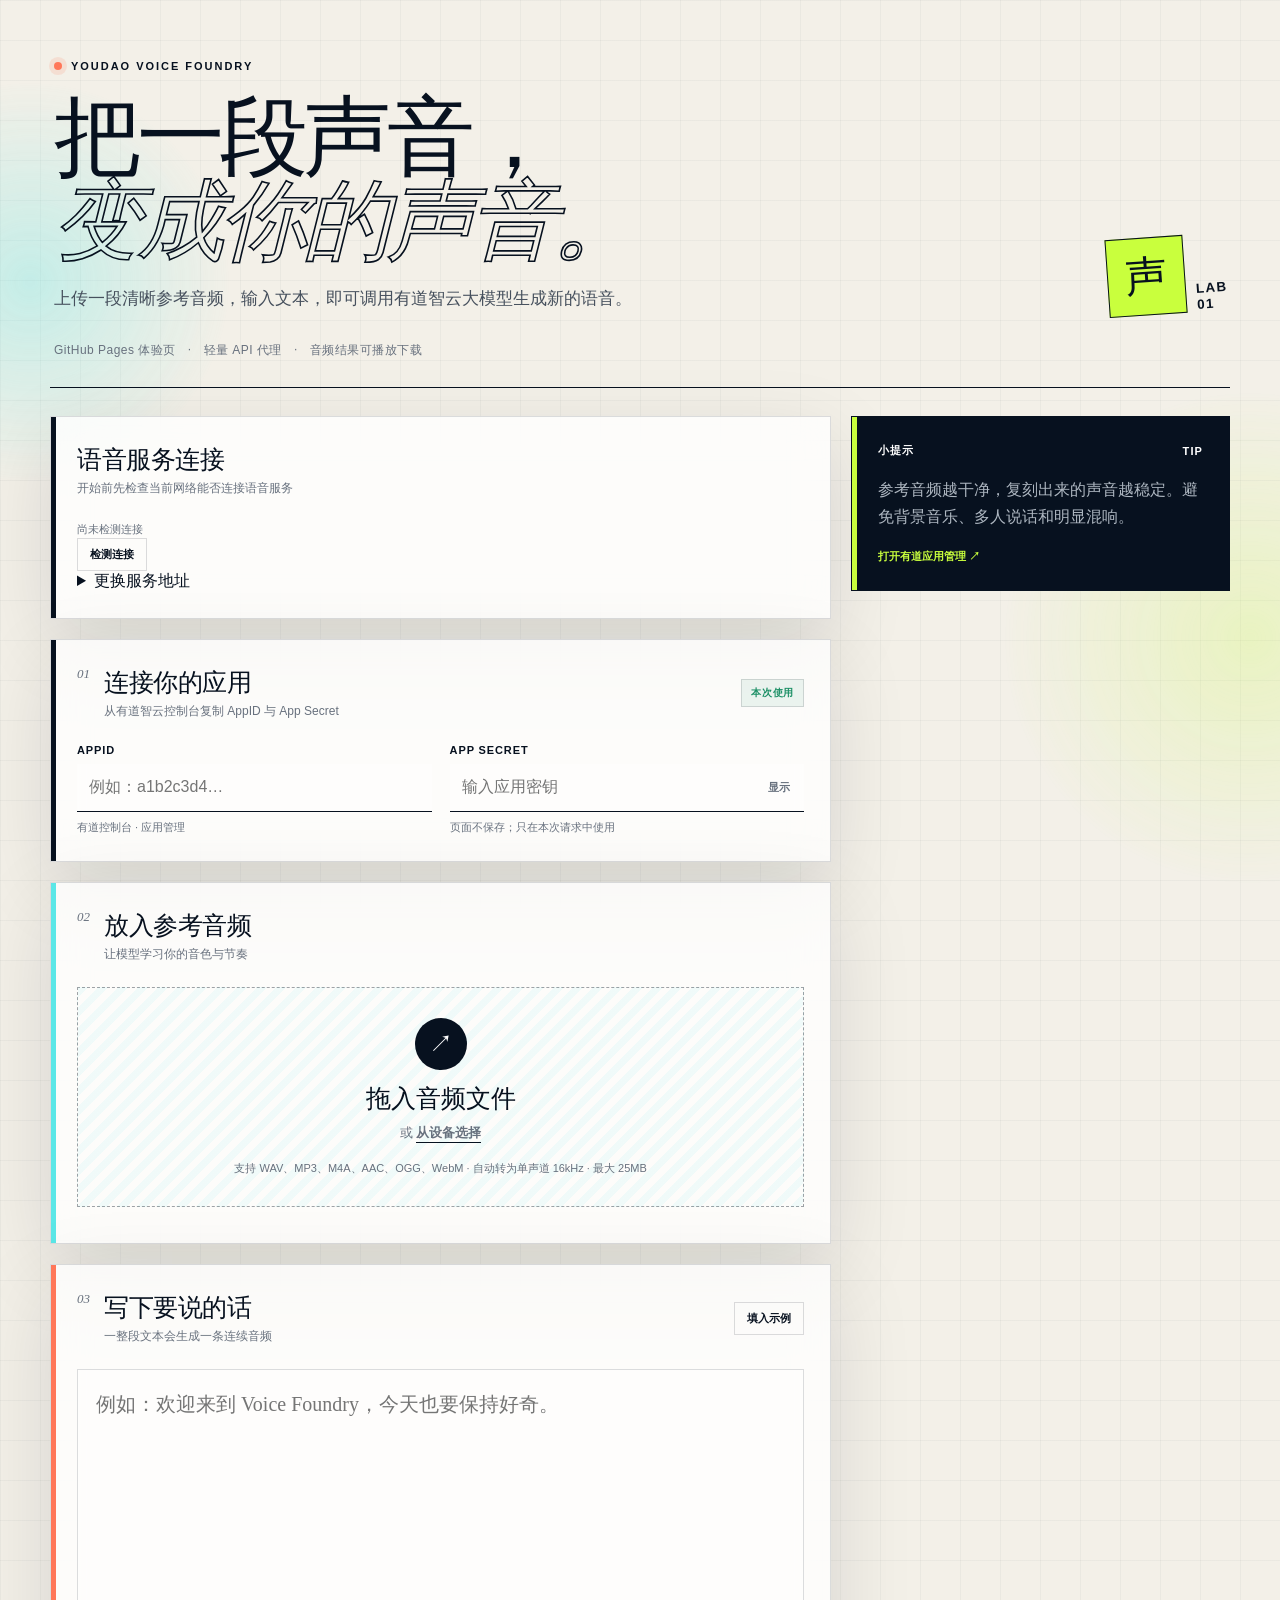
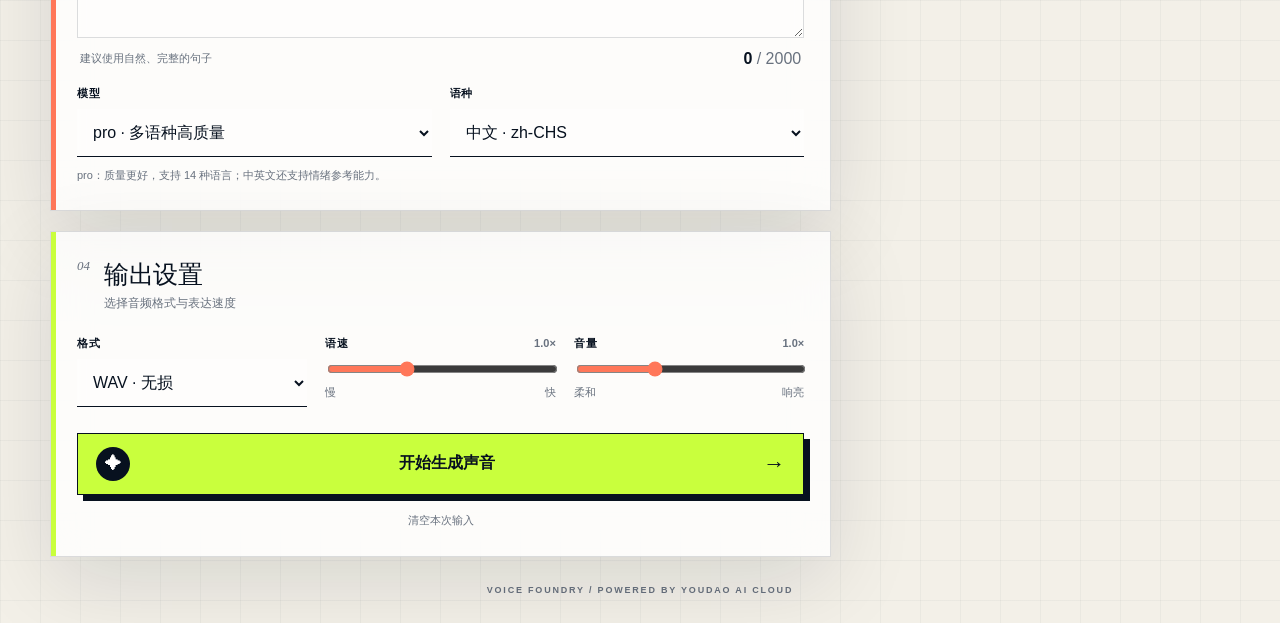
==== commit a6d6461b: "Diagnose unreachable gateway and support alternate HTTPS backend deployments" ====
--- a/backend/frontend_build/index.html
+++ b/backend/frontend_build/index.html
@@ -27,6 +27,17 @@
 
     <section class="workspace-grid">
       <div class="main-column">
+        <section class="panel panel-connection">
+          <div class="panel-heading"><div><h2>语音服务连接</h2><p>开始前先检查当前网络能否连接语音服务</p></div></div>
+          <p id="connection-status" class="field-note" role="status">尚未检测连接</p>
+          <button id="test-connection" class="ghost-button" type="button">检测连接</button>
+          <details><summary>更换服务地址</summary>
+            <label class="field"><span>HTTPS 服务地址</span><input id="backend-url" type="url" autocomplete="off" spellcheck="false"><small>仅使用你信任的服务：它会转发参考音频、合成文本和请求签名。App Secret 不会发送给代理。</small></label>
+            <button id="apply-backend" class="ghost-button" type="button">检测并使用此地址</button>
+            <button id="restore-backend" class="ghost-button" type="button">恢复默认地址</button>
+          </details>
+        </section>
+
         <section class="panel panel-credentials">
           <div class="panel-heading"><span class="index">01</span><div><h2>连接你的应用</h2><p>从有道智云控制台复制 AppID 与 App Secret</p></div><span class="secure-pill">本次使用</span></div>
           <div class="field-grid two">
@@ -73,7 +84,7 @@
           <div class="side-heading"><span>实时状态</span><strong id="progress-percent">0%</strong></div>
           <div class="progress-track"><span id="progress-bar"></span></div>
           <ol id="progress-steps" class="progress-list">
-            <li data-stage="received"><span>01</span><div><b>任务已接收</b><small>等待处理</small></div></li>
+            <li data-stage="received"><span>01</span><div><b>连接服务</b><small>检查网络连接</small></div></li>
             <li data-stage="cloning"><span>02</span><div><b>复刻参考音色</b><small>建立你的 voiceId</small></div></li>
             <li data-stage="clone_complete"><span>03</span><div><b>音色准备完成</b><small>开始提交文本</small></div></li>
             <li data-stage="synthesizing"><span>04</span><div><b>生成音频</b><small>等待有道返回结果</small></div></li>
@@ -93,7 +104,7 @@
     </section>
     <footer>VOICE FOUNDRY / POWERED BY YOUDAO AI CLOUD</footer>
   </main>
-  <script src="transport.js?v=20260910-3"></script>
-  <script src="app.js?v=20260910-3"></script>
+  <script src="transport.js?v=20261023-1"></script>
+  <script src="app.js?v=20261023-1"></script>
 </body>
 </html>
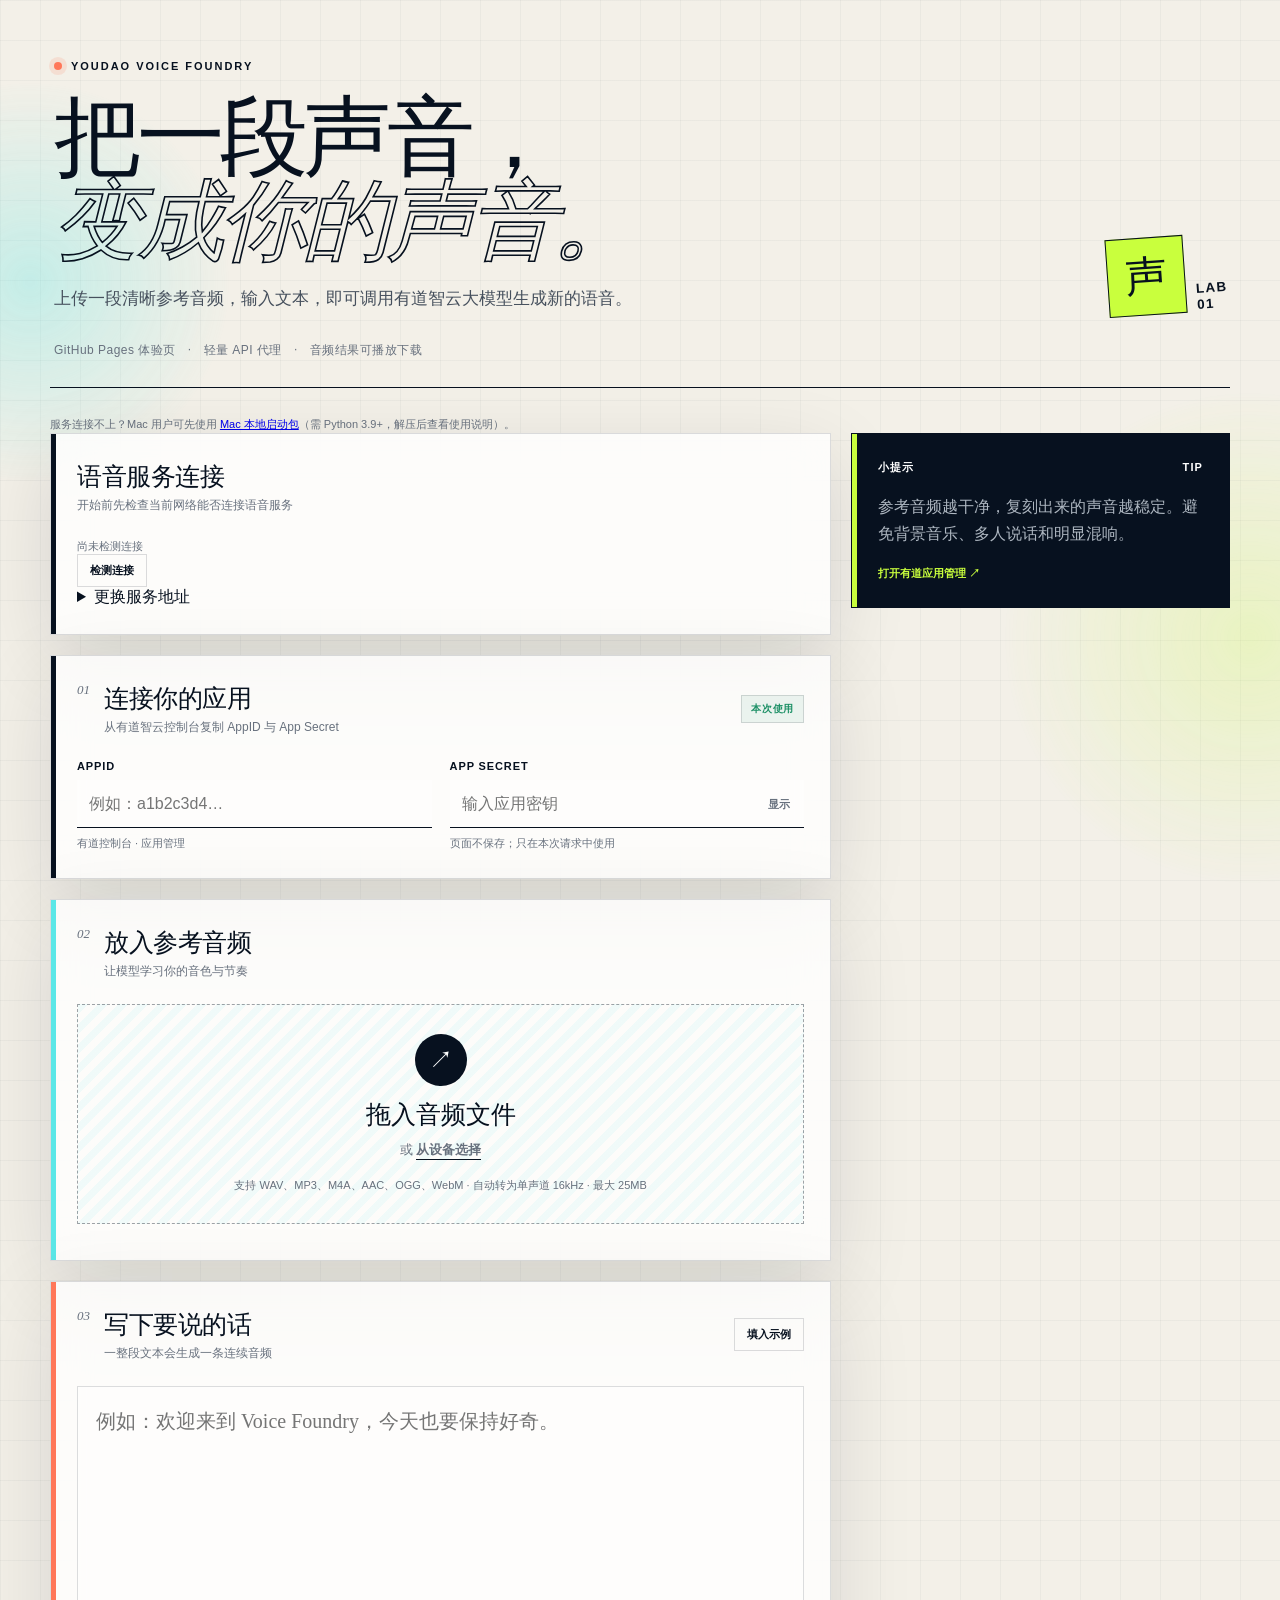
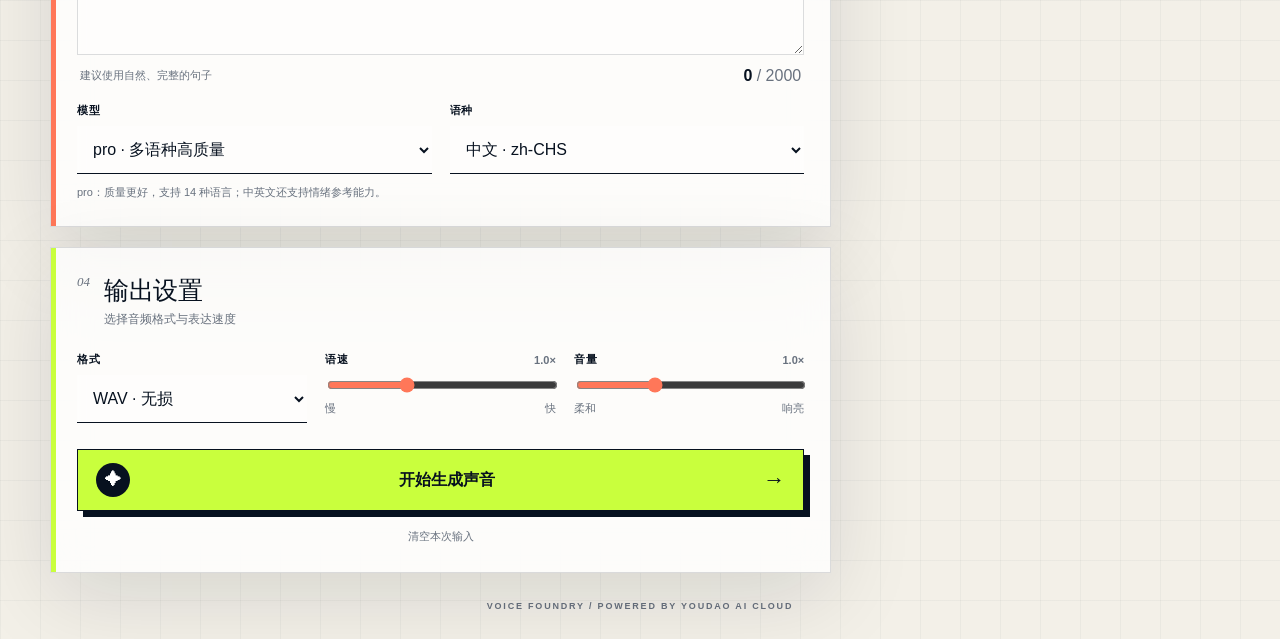
==== commit aa44e0ab: "Ship Mac local gateway starter to bypass unreachable hosted proxy" ====
--- a/backend/frontend_build/index.html
+++ b/backend/frontend_build/index.html
@@ -22,6 +22,8 @@
       </div>
       <div class="trust-line"><span>GitHub Pages 体验页</span><span>·</span><span>轻量 API 代理</span><span>·</span><span>音频结果可播放下载</span></div>
     </header>
+
+    <p class="field-note">服务连接不上？Mac 用户可先使用 <a href="downloads/voice-clone-mac.zip" download>Mac 本地启动包</a>（需 Python 3.9+，解压后查看使用说明）。</p>
 
     <div id="message-region" aria-live="polite"></div>
 
